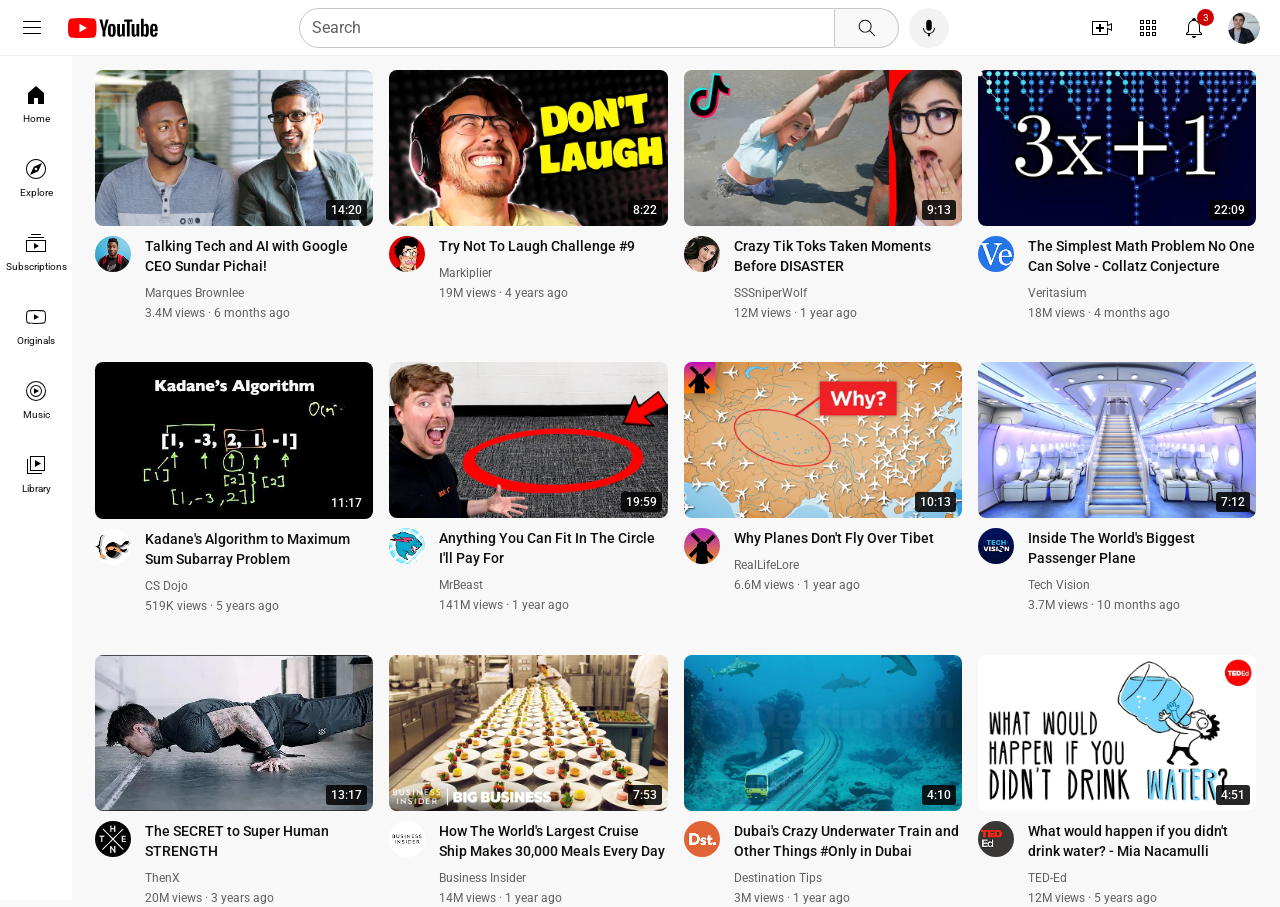
==== index.html @ 5c1e2341 "Rename Youtube.html to index.html" ====
<!DOCTYPE html>
<html lang="en">
<head>
    <meta charset="UTF-8">
    <meta name="viewport" content="width=device-width, initial-scale=1.0">

    <title>YouTube Clone</title>

    <link rel="preconnect" href="https://fonts.googleapis.com">
    <link rel="preconnect" href="https://fonts.gstatic.com" crossorigin>

    <link href="https://fonts.googleapis.com/css2?family=Roboto:wght@400;500;700&display=swap" rel="stylesheet">

    <link rel="stylesheet" href="style.css">
</head>

<body>

    <!-- Header -->

    <header class="header">

        <div class="left-section">
            <img src="utubeIcons/hamburger-menu.svg" class="hamburger-menu" alt="Menu">
            <img src="utubeIcons/youtube-logo.svg" class="youtube-logo" alt="YouTube">
        </div>

        <div class="middle-section">

            <input
                type="text"
                class="search-bar"
                placeholder="Search"
            >

            <button class="search-button">
                <img src="utubeIcons/search.svg" alt="Search">
                <span class="tooltip">Search</span>
            </button>

            <button class="voice-search-button">
                <img src="utubeIcons/voice-search-icon.svg" alt="Voice Search">
                <span class="tooltip">Search with your voice</span>
            </button>

        </div>

        <div class="right-section">

            <div class="header-icon">
                <img src="utubeIcons/upload-logo.svg" alt="Create">
                <span class="tooltip">Create</span>
            </div>

            <div class="header-icon">
                <img src="utubeIcons/youtube-apps.svg" alt="YouTube Apps">
                <span class="tooltip">YouTube apps</span>
            </div>

            <div class="header-icon notification-wrapper">

                <img src="utubeIcons/notifications.svg" alt="Notifications">

                <span class="notification-count">3</span>

                <span class="tooltip">Notifications</span>

            </div>

            <img
                src="utubeIcons/my-channel.jpeg"
                class="my-channel-picture"
                alt="My Channel"
            >

        </div>

    </header>


    <!-- Sidebar -->

    <aside class="sidebar">

        <div class="sidebar-link">
            <img src="sidebar-icons/home.svg" alt="Home">
            <span>Home</span>
        </div>

        <div class="sidebar-link">
            <img src="sidebar-icons/explore.svg" alt="Explore">
            <span>Explore</span>
        </div>

        <div class="sidebar-link">
            <img src="sidebar-icons/subscriptions.svg" alt="Subscriptions">
            <span>Subscriptions</span>
        </div>

        <div class="sidebar-link">
            <img src="sidebar-icons/originals.svg" alt="Originals">
            <span>Originals</span>
        </div>

        <div class="sidebar-link">
            <img src="sidebar-icons/youtube-music.svg" alt="YouTube Music">
            <span>Music</span>
        </div>

        <div class="sidebar-link">
            <img src="sidebar-icons/library.svg" alt="Library">
            <span>Library</span>
        </div>

    </aside>


    <!-- Videos -->

    <main class="video-grid">


        <!-- Video 1 -->

        <article class="video-card">

            <div class="thumbnail-row">

                <a href="https://www.youtube.com/watch?v=n2RNcPRtAiY" target="_blank">
                    <img
                        src="sidebar-icons/thumbnail-1.webp"
                        class="thumbnail"
                        alt="Talking Tech and AI"
                    >
                </a>

                <span class="video-time">14:20</span>

            </div>

            <div class="video-info">

                <div class="channel-picture">
                    <a href="https://www.youtube.com/c/mkbhd" target="_blank">
                        <img
                            src="channel1.jpeg"
                            class="profile-picture"
                            alt="Marques Brownlee"
                        >
                    </a>
                </div>

                <div>

                    <a
                        href="https://www.youtube.com/watch?v=n2RNcPRtAiY"
                        target="_blank"
                        class="video-title"
                    >
                        Talking Tech and AI with Google CEO Sundar Pichai!
                    </a>

                    <p class="video-author">Marques Brownlee</p>

                    <p class="video-stats">
                        3.4M views · 6 months ago
                    </p>

                </div>

            </div>

        </article>


        <!-- Video 2 -->

        <article class="video-card">

            <div class="thumbnail-row">

                <a href="https://www.youtube.com/watch?v=mP0RAo9SKZk" target="_blank">
                    <img
                        src="sidebar-icons/thumbnail-2.webp"
                        class="thumbnail"
                        alt="Try Not To Laugh"
                    >
                </a>

                <span class="video-time">8:22</span>

            </div>

            <div class="video-info">

                <div class="channel-picture">
                    <a href="https://www.youtube.com/c/markiplier" target="_blank">
                        <img
                            src="channel-2.jpeg"
                            class="profile-picture"
                            alt="Markiplier"
                        >
                    </a>
                </div>

                <div>

                    <a
                        href="https://www.youtube.com/watch?v=mP0RAo9SKZk"
                        target="_blank"
                        class="video-title"
                    >
                        Try Not To Laugh Challenge #9
                    </a>

                    <p class="video-author">Markiplier</p>

                    <p class="video-stats">
                        19M views · 4 years ago
                    </p>

                </div>

            </div>

        </article>


        <!-- Video 3 -->

        <article class="video-card">

            <div class="thumbnail-row">

                <a href="https://www.youtube.com/watch?v=FgjPQQeTh1w" target="_blank">
                    <img
                        src="thumbnail-3.webp"
                        class="thumbnail"
                        alt="Crazy Tik Toks"
                    >
                </a>

                <span class="video-time">9:13</span>

            </div>

            <div class="video-info">

                <div class="channel-picture">
                    <a href="https://www.youtube.com/user/SSSniperWolf" target="_blank">
                        <img
                            src="channel3.jpeg"
                            class="profile-picture"
                            alt="SSSniperWolf"
                        >
                    </a>
                </div>

                <div>

                    <a
                        href="https://www.youtube.com/watch?v=FgjPQQeTh1w"
                        target="_blank"
                        class="video-title"
                    >
                        Crazy Tik Toks Taken Moments Before DISASTER
                    </a>

                    <p class="video-author">SSSniperWolf</p>

                    <p class="video-stats">
                        12M views · 1 year ago
                    </p>

                </div>

            </div>

        </article>


        <!-- Video 4 -->

        <article class="video-card">

            <div class="thumbnail-row">

                <a href="https://www.youtube.com/watch?v=094y1Z2wpJg" target="_blank">
                    <img
                        src="thumbnail4.webp"
                        class="thumbnail"
                        alt="Collatz Conjecture"
                    >
                </a>

                <span class="video-time">22:09</span>

            </div>

            <div class="video-info">

                <div class="channel-picture">
                    <a href="https://www.youtube.com/c/veritasium" target="_blank">
                        <img
                            src="channel4.jpeg"
                            class="profile-picture"
                            alt="Veritasium"
                        >
                    </a>
                </div>

                <div>

                    <a
                        href="https://www.youtube.com/watch?v=094y1Z2wpJg"
                        target="_blank"
                        class="video-title"
                    >
                        The Simplest Math Problem No One Can Solve - Collatz Conjecture
                    </a>

                    <p class="video-author">Veritasium</p>

                    <p class="video-stats">
                        18M views · 4 months ago
                    </p>

                </div>

            </div>

        </article>


        <!-- Video 5 -->

        <article class="video-card">

            <div class="thumbnail-row">

                <a href="https://www.youtube.com/watch?v=86CQq3pKSUw" target="_blank">
                    <img
                        src="thumbnail5.webp"
                        class="thumbnail"
                        alt="Kadane Algorithm"
                    >
                </a>

                <span class="video-time">11:17</span>

            </div>

            <div class="video-info">

                <div class="channel-picture">
                    <a href="https://www.youtube.com/c/CSDojo" target="_blank">
                        <img
                            src="channel5.jpeg"
                            class="profile-picture"
                            alt="CS Dojo"
                        >
                    </a>
                </div>

                <div>

                    <a
                        href="https://www.youtube.com/watch?v=86CQq3pKSUw"
                        target="_blank"
                        class="video-title"
                    >
                        Kadane's Algorithm to Maximum Sum Subarray Problem
                    </a>

                    <p class="video-author">CS Dojo</p>

                    <p class="video-stats">
                        519K views · 5 years ago
                    </p>

                </div>

            </div>

        </article>


        <!-- Video 6 -->

        <article class="video-card">

            <div class="thumbnail-row">

                <a href="https://www.youtube.com/watch?v=yXWw0_UfSFg" target="_blank">
                    <img
                        src="thumnail6.webp"
                        class="thumbnail"
                        alt="MrBeast video"
                    >
                </a>

                <span class="video-time">19:59</span>

            </div>

            <div class="video-info">

                <div class="channel-picture">
                    <a
                        href="https://www.youtube.com/channel/UCX6OQ3DkcsbYNE6H8uQQuVA"
                        target="_blank"
                    >
                        <img
                            src="channel6.jpeg"
                            class="profile-picture"
                            alt="MrBeast"
                        >
                    </a>
                </div>

                <div>

                    <a
                        href="https://www.youtube.com/watch?v=yXWw0_UfSFg"
                        target="_blank"
                        class="video-title"
                    >
                        Anything You Can Fit In The Circle I'll Pay For
                    </a>

                    <p class="video-author">MrBeast</p>

                    <p class="video-stats">
                        141M views · 1 year ago
                    </p>

                </div>

            </div>

        </article>


        <!-- Video 7 -->

        <article class="video-card">

            <div class="thumbnail-row">

                <a href="https://www.youtube.com/watch?v=fNVa1qMbF9Y" target="_blank">
                    <img
                        src="sidebar-icons/thumbnail-7.webp"
                        class="thumbnail"
                        alt="Planes over Tibet"
                    >
                </a>

                <span class="video-time">10:13</span>

            </div>

            <div class="video-info">

                <div class="channel-picture">
                    <a
                        href="https://www.youtube.com/channel/UCP5tjEmvPItGyLhmjdwP7Ww"
                        target="_blank"
                    >
                        <img
                            src="sidebar-icons/channel-7.jpeg"
                            class="profile-picture"
                            alt="RealLifeLore"
                        >
                    </a>
                </div>

                <div>

                    <a
                        href="https://www.youtube.com/watch?v=fNVa1qMbF9Y"
                        target="_blank"
                        class="video-title"
                    >
                        Why Planes Don't Fly Over Tibet
                    </a>

                    <p class="video-author">RealLifeLore</p>

                    <p class="video-stats">
                        6.6M views · 1 year ago
                    </p>

                </div>

            </div>

        </article>


        <!-- Video 8 -->

        <article class="video-card">

            <div class="thumbnail-row">

                <a href="https://www.youtube.com/watch?v=lFm4EM1juls" target="_blank">
                    <img
                        src="sidebar-icons/thumbnail-8.webp"
                        class="thumbnail"
                        alt="Passenger Plane"
                    >
                </a>

                <span class="video-time">7:12</span>

            </div>

            <div class="video-info">

                <div class="channel-picture">
                    <a
                        href="https://www.youtube.com/channel/UCHAK6CyegY22Zj2GWrcaIxg"
                        target="_blank"
                    >
                        <img
                            src="sidebar-icons/channel-8.jpeg"
                            class="profile-picture"
                            alt="Tech Vision"
                        >
                    </a>
                </div>

                <div>

                    <a
                        href="https://www.youtube.com/watch?v=lFm4EM1juls"
                        target="_blank"
                        class="video-title"
                    >
                        Inside The World's Biggest Passenger Plane
                    </a>

                    <p class="video-author">Tech Vision</p>

                    <p class="video-stats">
                        3.7M views · 10 months ago
                    </p>

                </div>

            </div>

        </article>


        <!-- Video 9 -->

        <article class="video-card">

            <div class="thumbnail-row">

                <a href="https://www.youtube.com/watch?v=ixmxOlcrlUc" target="_blank">
                    <img
                        src="sidebar-icons/thumbnail-9.webp"
                        class="thumbnail"
                        alt="Super Human Strength"
                    >
                </a>

                <span class="video-time">13:17</span>

            </div>

            <div class="video-info">

                <div class="channel-picture">
                    <a
                        href="https://www.youtube.com/c/OFFICIALTHENXSTUDIOS"
                        target="_blank"
                    >
                        <img
                            src="sidebar-icons/channel-9.jpeg"
                            class="profile-picture"
                            alt="ThenX"
                        >
                    </a>
                </div>

                <div>

                    <a
                        href="https://www.youtube.com/watch?v=ixmxOlcrlUc"
                        target="_blank"
                        class="video-title"
                    >
                        The SECRET to Super Human STRENGTH
                    </a>

                    <p class="video-author">ThenX</p>

                    <p class="video-stats">
                        20M views · 3 years ago
                    </p>

                </div>

            </div>

        </article>


        <!-- Video 10 -->

        <article class="video-card">

            <div class="thumbnail-row">

                <a href="https://www.youtube.com/watch?v=R2vXbFp5C9o" target="_blank">
                    <img
                        src="sidebar-icons/thumbnail-10.webp"
                        class="thumbnail"
                        alt="Cruise Ship"
                    >
                </a>

                <span class="video-time">7:53</span>

            </div>

            <div class="video-info">

                <div class="channel-picture">
                    <a
                        href="https://www.youtube.com/user/businessinsider"
                        target="_blank"
                    >
                        <img
                            src="sidebar-icons/channel-10.jpeg"
                            class="profile-picture"
                            alt="Business Insider"
                        >
                    </a>
                </div>

                <div>

                    <a
                        href="https://www.youtube.com/watch?v=R2vXbFp5C9o"
                        target="_blank"
                        class="video-title"
                    >
                        How The World's Largest Cruise Ship Makes 30,000 Meals Every Day
                    </a>

                    <p class="video-author">Business Insider</p>

                    <p class="video-stats">
                        14M views · 1 year ago
                    </p>

                </div>

            </div>

        </article>


        <!-- Video 11 -->

        <article class="video-card">

            <div class="thumbnail-row">

                <a href="https://www.youtube.com/watch?v=0nZuYyXET3s" target="_blank">
                    <img
                        src="sidebar-icons/thumbnail-11.webp"
                        class="thumbnail"
                        alt="Dubai"
                    >
                </a>

                <span class="video-time">4:10</span>

            </div>

            <div class="video-info">

                <div class="channel-picture">
                    <a
                        href="https://www.youtube.com/c/Destinationtips"
                        target="_blank"
                    >
                        <img
                            src="sidebar-icons/channel-11.jpeg"
                            class="profile-picture"
                            alt="Destination Tips"
                        >
                    </a>
                </div>

                <div>

                    <a
                        href="https://www.youtube.com/watch?v=0nZuYyXET3s"
                        target="_blank"
                        class="video-title"
                    >
                        Dubai's Crazy Underwater Train and Other Things #Only in Dubai
                    </a>

                    <p class="video-author">Destination Tips</p>

                    <p class="video-stats">
                        3M views · 1 year ago
                    </p>

                </div>

            </div>

        </article>


        <!-- Video 12 -->

        <article class="video-card">

            <div class="thumbnail-row">

                <a href="https://www.youtube.com/watch?v=9iMGFqMmUFs" target="_blank">
                    <img
                        src="sidebar-icons/thumbnail-12.webp"
                        class="thumbnail"
                        alt="What happens without water"
                    >
                </a>

                <span class="video-time">4:51</span>

            </div>

            <div class="video-info">

                <div class="channel-picture">
                    <a href="https://www.youtube.com/teded" target="_blank">
                        <img
                            src="sidebar-icons/channel-12.jpeg"
                            class="profile-picture"
                            alt="TED-Ed"
                        >
                    </a>
                </div>

                <div>

                    <a
                        href="https://www.youtube.com/watch?v=9iMGFqMmUFs"
                        target="_blank"
                        class="video-title"
                    >
                        What would happen if you didn't drink water? - Mia Nacamulli
                    </a>

                    <p class="video-author">TED-Ed</p>

                    <p class="video-stats">
                        12M views · 5 years ago
                    </p>

                </div>

            </div>

        </article>

    </main>

</body>
</html>
---- style.css ----
* {
    box-sizing: border-box;
}

body {
    margin: 0;
    padding-top: 70px;
    padding-left: 95px;
    padding-right: 24px;
    background-color: #f8f8f8;
    font-family: 'Roboto', sans-serif;
    color: #0f0f0f;
}


/* Header */

.header {
    height: 56px;
    position: fixed;
    top: 0;
    left: 0;
    right: 0;

    display: flex;
    align-items: center;
    justify-content: space-between;

    padding: 0 20px;
    background-color: white;
    border-bottom: 1px solid #eeeeee;

    z-index: 100;
}

.left-section {
    display: flex;
    align-items: center;
    flex-shrink: 0;
}

.hamburger-menu {
    width: 24px;
    margin-right: 24px;
    cursor: pointer;
}

.youtube-logo {
    width: 90px;
    cursor: pointer;
}


/* Search */

.middle-section {
    flex: 1;
    max-width: 650px;

    display: flex;
    align-items: center;

    margin-left: 50px;
    margin-right: 50px;
}

.search-bar {
    flex: 1;
    height: 40px;

    padding: 0 12px;

    font-size: 16px;

    border: 1px solid #c6c6c6;
    border-radius: 20px 0 0 20px;

    outline: none;
    background-color: white;
}

.search-bar:focus {
    border-color: #1c62b9;
}

.search-bar::placeholder {
    font-family: 'Roboto', sans-serif;
    color: #606060;
}

.search-button {
    width: 64px;
    height: 40px;

    display: flex;
    align-items: center;
    justify-content: center;

    position: relative;

    border: 1px solid #c6c6c6;
    border-left: none;
    border-radius: 0 20px 20px 0;

    background-color: #f8f8f8;
    cursor: pointer;
}

.search-button img {
    width: 22px;
}

.voice-search-button {
    width: 40px;
    height: 40px;

    display: flex;
    align-items: center;
    justify-content: center;

    position: relative;

    margin-left: 10px;

    border: none;
    border-radius: 50%;

    background-color: #f2f2f2;
    cursor: pointer;
}

.voice-search-button:hover {
    background-color: #e5e5e5;
}

.voice-search-button img {
    width: 22px;
}


/* Header Right Section */

.right-section {
    display: flex;
    align-items: center;
    gap: 22px;

    flex-shrink: 0;
}

.header-icon {
    position: relative;
    display: flex;
    align-items: center;
    justify-content: center;

    cursor: pointer;
}

.header-icon > img {
    width: 24px;
    height: 24px;
}

.my-channel-picture {
    width: 32px;
    height: 32px;

    border-radius: 50%;
    cursor: pointer;
}

.notification-wrapper {
    position: relative;
}

.notification-count {
    position: absolute;

    top: -7px;
    right: -8px;

    min-width: 17px;
    height: 17px;

    display: flex;
    align-items: center;
    justify-content: center;

    padding: 0 4px;

    background-color: #cc0000;
    color: white;

    font-size: 10px;

    border-radius: 10px;
}


/* Tooltips */

.tooltip {
    position: absolute;

    bottom: -35px;
    left: 50%;

    transform: translateX(-50%);

    padding: 6px 8px;

    background-color: #616161;
    color: white;

    font-size: 12px;
    white-space: nowrap;

    border-radius: 3px;

    opacity: 0;
    pointer-events: none;

    transition: opacity 0.15s;
}

.header-icon:hover .tooltip,
.search-button:hover .tooltip,
.voice-search-button:hover .tooltip {
    opacity: 1;
}


/* Sidebar */

.sidebar {
    position: fixed;

    top: 56px;
    left: 0;
    bottom: 0;

    width: 72px;

    padding-top: 10px;

    background-color: white;

    z-index: 90;
}

.sidebar-link {
    height: 74px;

    display: flex;
    flex-direction: column;
    align-items: center;
    justify-content: center;

    cursor: pointer;
}

.sidebar-link:hover {
    background-color: #eeeeee;
}

.sidebar-link img {
    width: 24px;
    height: 24px;

    margin-bottom: 6px;
}

.sidebar-link span {
    font-size: 10px;
}


/* Video Grid */

.video-grid {
    display: grid;

    grid-template-columns: repeat(4, 1fr);

    column-gap: 16px;
    row-gap: 40px;
}


/* Video Card */

.video-card {
    min-width: 0;
}

.thumbnail-row {
    position: relative;
    margin-bottom: 10px;
}

.thumbnail {
    width: 100%;
    display: block;

    border-radius: 8px;
}

.thumbnail:hover {
    border-radius: 0;
}

.video-time {
    position: absolute;

    right: 6px;
    bottom: 6px;

    padding: 3px 5px;

    background-color: rgba(0, 0, 0, 0.85);
    color: white;

    font-size: 12px;
    font-weight: 500;

    border-radius: 3px;
}


/* Video Information */

.video-info {
    display: grid;

    grid-template-columns: 40px 1fr;

    column-gap: 10px;
}

.channel-picture {
    width: 40px;
}

.profile-picture {
    width: 36px;
    height: 36px;

    object-fit: cover;

    border-radius: 50%;
}

.video-title {
    display: block;

    margin-bottom: 8px;

    color: #0f0f0f;

    font-size: 14px;
    font-weight: 500;
    line-height: 20px;

    text-decoration: none;
}

.video-title:hover {
    color: #444;
}

.video-author,
.video-stats {
    margin: 0;

    color: #606060;

    font-size: 12px;
    line-height: 18px;
}

.video-author {
    margin-bottom: 2px;
}


/* Tablet */

@media (max-width: 1100px) {

    body {
        padding-left: 90px;
    }

    .video-grid {
        grid-template-columns: repeat(3, 1fr);
    }

    .middle-section {
        margin-left: 30px;
        margin-right: 30px;
    }

    .right-section {
        gap: 16px;
    }
}


/* Small Tablet */

@media (max-width: 800px) {

    body {
        padding-left: 85px;
        padding-right: 15px;
    }

    .video-grid {
        grid-template-columns: repeat(2, 1fr);
    }

    .middle-section {
        margin-left: 20px;
        margin-right: 20px;
    }

    .right-section {
        gap: 12px;
    }

    .header-icon {
        display: none;
    }
}


/* Mobile */

@media (max-width: 600px) {

    body {
        padding-left: 10px;
        padding-right: 10px;
    }

    .header {
        padding: 0 12px;
    }

    .hamburger-menu {
        margin-right: 15px;
    }

    .youtube-logo {
        width: 80px;
    }

    .middle-section {
        margin-left: 15px;
        margin-right: 10px;
    }

    .voice-search-button {
        display: none;
    }

    .right-section {
        gap: 10px;
    }

    .video-grid {
        grid-template-columns: 1fr;
        row-gap: 30px;
    }

    .sidebar {
        display: none;
    }

    .video-title {
        font-size: 15px;
    }
}


/* Very Small Screens */

@media (max-width: 400px) {

    .search-button {
        width: 50px;
    }

    .my-channel-picture {
        display: none;
    }

    .youtube-logo {
        width: 75px;
    }

    .middle-section {
        margin-left: 10px;
    }
}
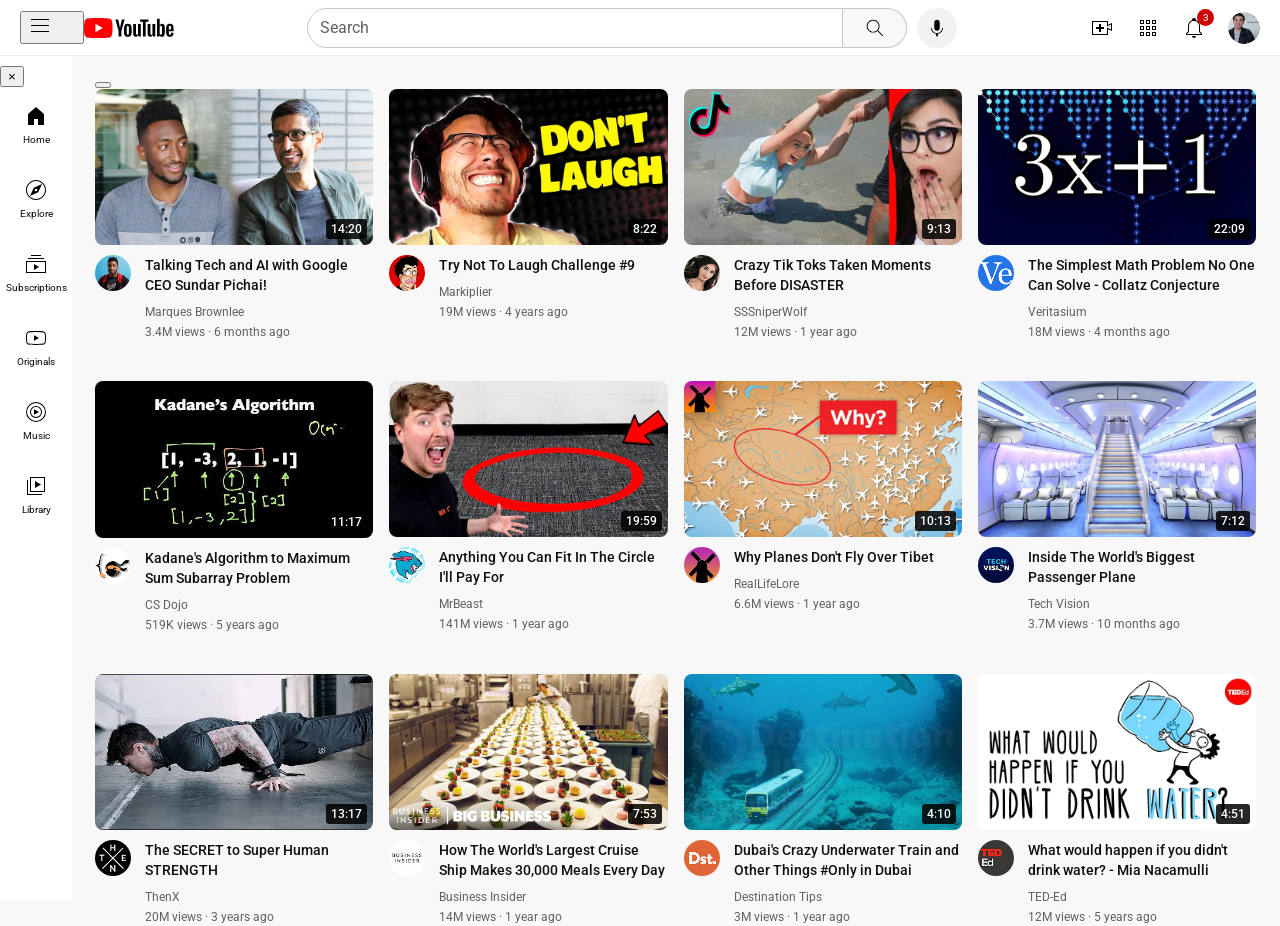
==== commit 35ed72e8: "responsive html file" ====
--- a/index.html
+++ b/index.html
@@ -1,779 +1,1627 @@
 <!DOCTYPE html>
+
 <html lang="en">
+
 <head>
+
     <meta charset="UTF-8">
+
     <meta name="viewport" content="width=device-width, initial-scale=1.0">
 
+
+
     <title>YouTube Clone</title>
 
+
+
     <link rel="preconnect" href="https://fonts.googleapis.com">
+
     <link rel="preconnect" href="https://fonts.gstatic.com" crossorigin>
 
+
+
     <link href="https://fonts.googleapis.com/css2?family=Roboto:wght@400;500;700&display=swap" rel="stylesheet">
 
+
+
     <link rel="stylesheet" href="style.css">
+
 </head>
 
+
+
 <body>
 
+
+
     <!-- Header -->
 
+
+
     <header class="header">
 
+
+
         <div class="left-section">
-            <img src="utubeIcons/hamburger-menu.svg" class="hamburger-menu" alt="Menu">
+
+            <button class="menu-button" type="button" aria-label="Open navigation" aria-expanded="false">
+
+                <img src="utubeIcons/hamburger-menu.svg" class="hamburger-menu" alt="">
+
+            </button>
+
             <img src="utubeIcons/youtube-logo.svg" class="youtube-logo" alt="YouTube">
+
         </div>
 
+
+
         <div class="middle-section">
 
+
+
             <input
+
                 type="text"
+
                 class="search-bar"
+
                 placeholder="Search"
+
             >
 
+
+
             <button class="search-button">
+
                 <img src="utubeIcons/search.svg" alt="Search">
+
                 <span class="tooltip">Search</span>
+
             </button>
 
+
+
             <button class="voice-search-button">
+
                 <img src="utubeIcons/voice-search-icon.svg" alt="Voice Search">
+
                 <span class="tooltip">Search with your voice</span>
+
             </button>
 
+
+
         </div>
 
+
+
         <div class="right-section">
 
+
+
             <div class="header-icon">
+
                 <img src="utubeIcons/upload-logo.svg" alt="Create">
+
                 <span class="tooltip">Create</span>
-            </div>
+
+            </div>
+
+
 
             <div class="header-icon">
+
                 <img src="utubeIcons/youtube-apps.svg" alt="YouTube Apps">
+
                 <span class="tooltip">YouTube apps</span>
-            </div>
+
+            </div>
+
+
 
             <div class="header-icon notification-wrapper">
 
+
+
                 <img src="utubeIcons/notifications.svg" alt="Notifications">
 
+
+
                 <span class="notification-count">3</span>
 
+
+
                 <span class="tooltip">Notifications</span>
 
-            </div>
+
+
+            </div>
+
+
 
             <img
+
                 src="utubeIcons/my-channel.jpeg"
+
                 class="my-channel-picture"
+
                 alt="My Channel"
+
             >
 
+
+
         </div>
 
+
+
     </header>
 
 
+
+
+
     <!-- Sidebar -->
 
-    <aside class="sidebar">
+
+
+    <aside class="sidebar" aria-label="Main navigation">
+
+
+
+        <button class="sidebar-close" type="button" aria-label="Close navigation">
+
+            <span aria-hidden="true">&times;</span>
+
+        </button>
+
+
 
         <div class="sidebar-link">
+
             <img src="sidebar-icons/home.svg" alt="Home">
+
             <span>Home</span>
+
         </div>
 
+
+
         <div class="sidebar-link">
+
             <img src="sidebar-icons/explore.svg" alt="Explore">
+
             <span>Explore</span>
+
         </div>
 
+
+
         <div class="sidebar-link">
+
             <img src="sidebar-icons/subscriptions.svg" alt="Subscriptions">
+
             <span>Subscriptions</span>
+
         </div>
 
+
+
         <div class="sidebar-link">
+
             <img src="sidebar-icons/originals.svg" alt="Originals">
+
             <span>Originals</span>
+
         </div>
 
+
+
         <div class="sidebar-link">
+
             <img src="sidebar-icons/youtube-music.svg" alt="YouTube Music">
+
             <span>Music</span>
+
         </div>
 
+
+
         <div class="sidebar-link">
+
             <img src="sidebar-icons/library.svg" alt="Library">
+
             <span>Library</span>
+
         </div>
 
+
+
     </aside>
 
 
+
+    <button class="sidebar-backdrop" type="button" aria-label="Close navigation"></button>
+
+
+
+
+
     <!-- Videos -->
 
+
+
     <main class="video-grid">
 
 
+
+
+
         <!-- Video 1 -->
 
+
+
         <article class="video-card">
 
+
+
             <div class="thumbnail-row">
 
+
+
                 <a href="https://www.youtube.com/watch?v=n2RNcPRtAiY" target="_blank">
+
                     <img
+
                         src="sidebar-icons/thumbnail-1.webp"
+
                         class="thumbnail"
+
                         alt="Talking Tech and AI"
-                    >
+
+                    >
+
                 </a>
 
+
+
                 <span class="video-time">14:20</span>
 
-            </div>
+
+
+            </div>
+
+
 
             <div class="video-info">
 
+
+
                 <div class="channel-picture">
+
                     <a href="https://www.youtube.com/c/mkbhd" target="_blank">
+
                         <img
+
                             src="channel1.jpeg"
+
                             class="profile-picture"
+
                             alt="Marques Brownlee"
+
                         >
-                    </a>
-                </div>
+
+                    </a>
+
+                </div>
+
+
 
                 <div>
 
-                    <a
+
+
+                    <a
+
                         href="https://www.youtube.com/watch?v=n2RNcPRtAiY"
-                        target="_blank"
+
+                        target="_blank"
+
                         class="video-title"
-                    >
+
+                    >
+
                         Talking Tech and AI with Google CEO Sundar Pichai!
-                    </a>
+
+                    </a>
+
+
 
                     <p class="video-author">Marques Brownlee</p>
 
+
+
                     <p class="video-stats">
+
                         3.4M views · 6 months ago
+
                     </p>
 
-                </div>
-
-            </div>
+
+
+                </div>
+
+
+
+            </div>
+
+
 
         </article>
 
 
+
+
+
         <!-- Video 2 -->
 
+
+
         <article class="video-card">
 
+
+
             <div class="thumbnail-row">
 
+
+
                 <a href="https://www.youtube.com/watch?v=mP0RAo9SKZk" target="_blank">
+
                     <img
+
                         src="sidebar-icons/thumbnail-2.webp"
+
                         class="thumbnail"
+
                         alt="Try Not To Laugh"
-                    >
+
+                    >
+
                 </a>
 
+
+
                 <span class="video-time">8:22</span>
 
-            </div>
+
+
+            </div>
+
+
 
             <div class="video-info">
 
+
+
                 <div class="channel-picture">
+
                     <a href="https://www.youtube.com/c/markiplier" target="_blank">
+
                         <img
+
                             src="channel-2.jpeg"
+
                             class="profile-picture"
+
                             alt="Markiplier"
+
                         >
-                    </a>
-                </div>
+
+                    </a>
+
+                </div>
+
+
 
                 <div>
 
-                    <a
+
+
+                    <a
+
                         href="https://www.youtube.com/watch?v=mP0RAo9SKZk"
-                        target="_blank"
+
+                        target="_blank"
+
                         class="video-title"
-                    >
+
+                    >
+
                         Try Not To Laugh Challenge #9
-                    </a>
+
+                    </a>
+
+
 
                     <p class="video-author">Markiplier</p>
 
+
+
                     <p class="video-stats">
+
                         19M views · 4 years ago
+
                     </p>
 
-                </div>
-
-            </div>
+
+
+                </div>
+
+
+
+            </div>
+
+
 
         </article>
 
 
+
+
+
         <!-- Video 3 -->
 
+
+
         <article class="video-card">
 
+
+
             <div class="thumbnail-row">
 
+
+
                 <a href="https://www.youtube.com/watch?v=FgjPQQeTh1w" target="_blank">
+
                     <img
+
                         src="thumbnail-3.webp"
+
                         class="thumbnail"
+
                         alt="Crazy Tik Toks"
-                    >
+
+                    >
+
                 </a>
 
+
+
                 <span class="video-time">9:13</span>
 
-            </div>
+
+
+            </div>
+
+
 
             <div class="video-info">
 
+
+
                 <div class="channel-picture">
+
                     <a href="https://www.youtube.com/user/SSSniperWolf" target="_blank">
+
                         <img
+
                             src="channel3.jpeg"
+
                             class="profile-picture"
+
                             alt="SSSniperWolf"
+
                         >
-                    </a>
-                </div>
+
+                    </a>
+
+                </div>
+
+
 
                 <div>
 
-                    <a
+
+
+                    <a
+
                         href="https://www.youtube.com/watch?v=FgjPQQeTh1w"
-                        target="_blank"
+
+                        target="_blank"
+
                         class="video-title"
-                    >
+
+                    >
+
                         Crazy Tik Toks Taken Moments Before DISASTER
-                    </a>
+
+                    </a>
+
+
 
                     <p class="video-author">SSSniperWolf</p>
 
+
+
                     <p class="video-stats">
+
                         12M views · 1 year ago
+
                     </p>
 
-                </div>
-
-            </div>
+
+
+                </div>
+
+
+
+            </div>
+
+
 
         </article>
 
 
+
+
+
         <!-- Video 4 -->
 
+
+
         <article class="video-card">
 
+
+
             <div class="thumbnail-row">
 
+
+
                 <a href="https://www.youtube.com/watch?v=094y1Z2wpJg" target="_blank">
+
                     <img
+
                         src="thumbnail4.webp"
+
                         class="thumbnail"
+
                         alt="Collatz Conjecture"
-                    >
+
+                    >
+
                 </a>
 
+
+
                 <span class="video-time">22:09</span>
 
-            </div>
+
+
+            </div>
+
+
 
             <div class="video-info">
 
+
+
                 <div class="channel-picture">
+
                     <a href="https://www.youtube.com/c/veritasium" target="_blank">
+
                         <img
+
                             src="channel4.jpeg"
+
                             class="profile-picture"
+
                             alt="Veritasium"
+
                         >
-                    </a>
-                </div>
+
+                    </a>
+
+                </div>
+
+
 
                 <div>
 
-                    <a
+
+
+                    <a
+
                         href="https://www.youtube.com/watch?v=094y1Z2wpJg"
-                        target="_blank"
+
+                        target="_blank"
+
                         class="video-title"
-                    >
+
+                    >
+
                         The Simplest Math Problem No One Can Solve - Collatz Conjecture
-                    </a>
+
+                    </a>
+
+
 
                     <p class="video-author">Veritasium</p>
 
+
+
                     <p class="video-stats">
+
                         18M views · 4 months ago
+
                     </p>
 
-                </div>
-
-            </div>
+
+
+                </div>
+
+
+
+            </div>
+
+
 
         </article>
 
 
+
+
+
         <!-- Video 5 -->
 
+
+
         <article class="video-card">
 
+
+
             <div class="thumbnail-row">
 
+
+
                 <a href="https://www.youtube.com/watch?v=86CQq3pKSUw" target="_blank">
+
                     <img
+
                         src="thumbnail5.webp"
+
                         class="thumbnail"
+
                         alt="Kadane Algorithm"
-                    >
+
+                    >
+
                 </a>
 
+
+
                 <span class="video-time">11:17</span>
 
-            </div>
+
+
+            </div>
+
+
 
             <div class="video-info">
 
+
+
                 <div class="channel-picture">
+
                     <a href="https://www.youtube.com/c/CSDojo" target="_blank">
+
                         <img
+
                             src="channel5.jpeg"
+
                             class="profile-picture"
+
                             alt="CS Dojo"
+
                         >
-                    </a>
-                </div>
+
+                    </a>
+
+                </div>
+
+
 
                 <div>
 
-                    <a
+
+
+                    <a
+
                         href="https://www.youtube.com/watch?v=86CQq3pKSUw"
-                        target="_blank"
+
+                        target="_blank"
+
                         class="video-title"
-                    >
+
+                    >
+
                         Kadane's Algorithm to Maximum Sum Subarray Problem
-                    </a>
+
+                    </a>
+
+
 
                     <p class="video-author">CS Dojo</p>
 
+
+
                     <p class="video-stats">
+
                         519K views · 5 years ago
+
                     </p>
 
-                </div>
-
-            </div>
+
+
+                </div>
+
+
+
+            </div>
+
+
 
         </article>
 
 
+
+
+
         <!-- Video 6 -->
 
+
+
         <article class="video-card">
 
+
+
             <div class="thumbnail-row">
 
+
+
                 <a href="https://www.youtube.com/watch?v=yXWw0_UfSFg" target="_blank">
+
                     <img
+
                         src="thumnail6.webp"
+
                         class="thumbnail"
+
                         alt="MrBeast video"
-                    >
+
+                    >
+
                 </a>
 
+
+
                 <span class="video-time">19:59</span>
 
-            </div>
+
+
+            </div>
+
+
 
             <div class="video-info">
 
+
+
                 <div class="channel-picture">
-                    <a
+
+                    <a
+
                         href="https://www.youtube.com/channel/UCX6OQ3DkcsbYNE6H8uQQuVA"
-                        target="_blank"
-                    >
+
+                        target="_blank"
+
+                    >
+
                         <img
+
                             src="channel6.jpeg"
+
                             class="profile-picture"
+
                             alt="MrBeast"
+
                         >
-                    </a>
-                </div>
+
+                    </a>
+
+                </div>
+
+
 
                 <div>
 
-                    <a
+
+
+                    <a
+
                         href="https://www.youtube.com/watch?v=yXWw0_UfSFg"
-                        target="_blank"
+
+                        target="_blank"
+
                         class="video-title"
-                    >
+
+                    >
+
                         Anything You Can Fit In The Circle I'll Pay For
-                    </a>
+
+                    </a>
+
+
 
                     <p class="video-author">MrBeast</p>
 
+
+
                     <p class="video-stats">
+
                         141M views · 1 year ago
+
                     </p>
 
-                </div>
-
-            </div>
+
+
+                </div>
+
+
+
+            </div>
+
+
 
         </article>
 
 
+
+
+
         <!-- Video 7 -->
 
+
+
         <article class="video-card">
 
+
+
             <div class="thumbnail-row">
 
+
+
                 <a href="https://www.youtube.com/watch?v=fNVa1qMbF9Y" target="_blank">
+
                     <img
+
                         src="sidebar-icons/thumbnail-7.webp"
+
                         class="thumbnail"
+
                         alt="Planes over Tibet"
-                    >
+
+                    >
+
                 </a>
 
+
+
                 <span class="video-time">10:13</span>
 
-            </div>
+
+
+            </div>
+
+
 
             <div class="video-info">
 
+
+
                 <div class="channel-picture">
-                    <a
+
+                    <a
+
                         href="https://www.youtube.com/channel/UCP5tjEmvPItGyLhmjdwP7Ww"
-                        target="_blank"
-                    >
+
+                        target="_blank"
+
+                    >
+
                         <img
+
                             src="sidebar-icons/channel-7.jpeg"
+
                             class="profile-picture"
+
                             alt="RealLifeLore"
+
                         >
-                    </a>
-                </div>
+
+                    </a>
+
+                </div>
+
+
 
                 <div>
 
-                    <a
+
+
+                    <a
+
                         href="https://www.youtube.com/watch?v=fNVa1qMbF9Y"
-                        target="_blank"
+
+                        target="_blank"
+
                         class="video-title"
-                    >
+
+                    >
+
                         Why Planes Don't Fly Over Tibet
-                    </a>
+
+                    </a>
+
+
 
                     <p class="video-author">RealLifeLore</p>
 
+
+
                     <p class="video-stats">
+
                         6.6M views · 1 year ago
+
                     </p>
 
-                </div>
-
-            </div>
+
+
+                </div>
+
+
+
+            </div>
+
+
 
         </article>
 
 
+
+
+
         <!-- Video 8 -->
 
+
+
         <article class="video-card">
 
+
+
             <div class="thumbnail-row">
 
+
+
                 <a href="https://www.youtube.com/watch?v=lFm4EM1juls" target="_blank">
+
                     <img
+
                         src="sidebar-icons/thumbnail-8.webp"
+
                         class="thumbnail"
+
                         alt="Passenger Plane"
-                    >
+
+                    >
+
                 </a>
 
+
+
                 <span class="video-time">7:12</span>
 
-            </div>
+
+
+            </div>
+
+
 
             <div class="video-info">
 
+
+
                 <div class="channel-picture">
-                    <a
+
+                    <a
+
                         href="https://www.youtube.com/channel/UCHAK6CyegY22Zj2GWrcaIxg"
-                        target="_blank"
-                    >
+
+                        target="_blank"
+
+                    >
+
                         <img
+
                             src="sidebar-icons/channel-8.jpeg"
+
                             class="profile-picture"
+
                             alt="Tech Vision"
+
                         >
-                    </a>
-                </div>
+
+                    </a>
+
+                </div>
+
+
 
                 <div>
 
-                    <a
+
+
+                    <a
+
                         href="https://www.youtube.com/watch?v=lFm4EM1juls"
-                        target="_blank"
+
+                        target="_blank"
+
                         class="video-title"
-                    >
+
+                    >
+
                         Inside The World's Biggest Passenger Plane
-                    </a>
+
+                    </a>
+
+
 
                     <p class="video-author">Tech Vision</p>
 
+
+
                     <p class="video-stats">
+
                         3.7M views · 10 months ago
+
                     </p>
 
-                </div>
-
-            </div>
+
+
+                </div>
+
+
+
+            </div>
+
+
 
         </article>
 
 
+
+
+
         <!-- Video 9 -->
 
+
+
         <article class="video-card">
 
+
+
             <div class="thumbnail-row">
 
+
+
                 <a href="https://www.youtube.com/watch?v=ixmxOlcrlUc" target="_blank">
+
                     <img
+
                         src="sidebar-icons/thumbnail-9.webp"
+
                         class="thumbnail"
+
                         alt="Super Human Strength"
-                    >
+
+                    >
+
                 </a>
 
+
+
                 <span class="video-time">13:17</span>
 
-            </div>
+
+
+            </div>
+
+
 
             <div class="video-info">
 
+
+
                 <div class="channel-picture">
-                    <a
+
+                    <a
+
                         href="https://www.youtube.com/c/OFFICIALTHENXSTUDIOS"
-                        target="_blank"
-                    >
+
+                        target="_blank"
+
+                    >
+
                         <img
+
                             src="sidebar-icons/channel-9.jpeg"
+
                             class="profile-picture"
+
                             alt="ThenX"
+
                         >
-                    </a>
-                </div>
+
+                    </a>
+
+                </div>
+
+
 
                 <div>
 
-                    <a
+
+
+                    <a
+
                         href="https://www.youtube.com/watch?v=ixmxOlcrlUc"
-                        target="_blank"
+
+                        target="_blank"
+
                         class="video-title"
-                    >
+
+                    >
+
                         The SECRET to Super Human STRENGTH
-                    </a>
+
+                    </a>
+
+
 
                     <p class="video-author">ThenX</p>
 
+
+
                     <p class="video-stats">
+
                         20M views · 3 years ago
+
                     </p>
 
-                </div>
-
-            </div>
+
+
+                </div>
+
+
+
+            </div>
+
+
 
         </article>
 
 
+
+
+
         <!-- Video 10 -->
 
+
+
         <article class="video-card">
 
+
+
             <div class="thumbnail-row">
 
+
+
                 <a href="https://www.youtube.com/watch?v=R2vXbFp5C9o" target="_blank">
+
                     <img
+
                         src="sidebar-icons/thumbnail-10.webp"
+
                         class="thumbnail"
+
                         alt="Cruise Ship"
-                    >
+
+                    >
+
                 </a>
 
+
+
                 <span class="video-time">7:53</span>
 
-            </div>
+
+
+            </div>
+
+
 
             <div class="video-info">
 
+
+
                 <div class="channel-picture">
-                    <a
+
+                    <a
+
                         href="https://www.youtube.com/user/businessinsider"
-                        target="_blank"
-                    >
+
+                        target="_blank"
+
+                    >
+
                         <img
+
                             src="sidebar-icons/channel-10.jpeg"
+
                             class="profile-picture"
+
                             alt="Business Insider"
+
                         >
-                    </a>
-                </div>
+
+                    </a>
+
+                </div>
+
+
 
                 <div>
 
-                    <a
+
+
+                    <a
+
                         href="https://www.youtube.com/watch?v=R2vXbFp5C9o"
-                        target="_blank"
+
+                        target="_blank"
+
                         class="video-title"
-                    >
+
+                    >
+
                         How The World's Largest Cruise Ship Makes 30,000 Meals Every Day
-                    </a>
+
+                    </a>
+
+
 
                     <p class="video-author">Business Insider</p>
 
+
+
                     <p class="video-stats">
+
                         14M views · 1 year ago
+
                     </p>
 
-                </div>
-
-            </div>
+
+
+                </div>
+
+
+
+            </div>
+
+
 
         </article>
 
 
+
+
+
         <!-- Video 11 -->
 
+
+
         <article class="video-card">
 
+
+
             <div class="thumbnail-row">
 
+
+
                 <a href="https://www.youtube.com/watch?v=0nZuYyXET3s" target="_blank">
+
                     <img
+
                         src="sidebar-icons/thumbnail-11.webp"
+
                         class="thumbnail"
+
                         alt="Dubai"
-                    >
+
+                    >
+
                 </a>
 
+
+
                 <span class="video-time">4:10</span>
 
-            </div>
+
+
+            </div>
+
+
 
             <div class="video-info">
 
+
+
                 <div class="channel-picture">
-                    <a
+
+                    <a
+
                         href="https://www.youtube.com/c/Destinationtips"
-                        target="_blank"
-                    >
+
+                        target="_blank"
+
+                    >
+
                         <img
+
                             src="sidebar-icons/channel-11.jpeg"
+
                             class="profile-picture"
+
                             alt="Destination Tips"
+
                         >
-                    </a>
-                </div>
+
+                    </a>
+
+                </div>
+
+
 
                 <div>
 
-                    <a
+
+
+                    <a
+
                         href="https://www.youtube.com/watch?v=0nZuYyXET3s"
-                        target="_blank"
+
+                        target="_blank"
+
                         class="video-title"
-                    >
+
+                    >
+
                         Dubai's Crazy Underwater Train and Other Things #Only in Dubai
-                    </a>
+
+                    </a>
+
+
 
                     <p class="video-author">Destination Tips</p>
 
+
+
                     <p class="video-stats">
+
                         3M views · 1 year ago
+
                     </p>
 
-                </div>
-
-            </div>
+
+
+                </div>
+
+
+
+            </div>
+
+
 
         </article>
 
 
+
+
+
         <!-- Video 12 -->
 
+
+
         <article class="video-card">
 
+
+
             <div class="thumbnail-row">
 
+
+
                 <a href="https://www.youtube.com/watch?v=9iMGFqMmUFs" target="_blank">
+
                     <img
+
                         src="sidebar-icons/thumbnail-12.webp"
+
                         class="thumbnail"
+
                         alt="What happens without water"
-                    >
+
+                    >
+
                 </a>
 
+
+
                 <span class="video-time">4:51</span>
 
-            </div>
+
+
+            </div>
+
+
 
             <div class="video-info">
 
+
+
                 <div class="channel-picture">
+
                     <a href="https://www.youtube.com/teded" target="_blank">
+
                         <img
+
                             src="sidebar-icons/channel-12.jpeg"
+
                             class="profile-picture"
+
                             alt="TED-Ed"
+
                         >
-                    </a>
-                </div>
+
+                    </a>
+
+                </div>
+
+
 
                 <div>
 
-                    <a
+
+
+                    <a
+
                         href="https://www.youtube.com/watch?v=9iMGFqMmUFs"
-                        target="_blank"
+
+                        target="_blank"
+
                         class="video-title"
-                    >
+
+                    >
+
                         What would happen if you didn't drink water? - Mia Nacamulli
-                    </a>
+
+                    </a>
+
+
 
                     <p class="video-author">TED-Ed</p>
 
+
+
                     <p class="video-stats">
+
                         12M views · 5 years ago
+
                     </p>
 
-                </div>
-
-            </div>
+
+
+                </div>
+
+
+
+            </div>
+
+
 
         </article>
 
+
+
     </main>
 
+
+
+    <script>
+
+        const menuButton = document.querySelector('.menu-button');
+
+        const sidebarClose = document.querySelector('.sidebar-close');
+
+        const sidebarBackdrop = document.querySelector('.sidebar-backdrop');
+
+
+
+        function setSidebarOpen(isOpen) {
+
+            document.body.classList.toggle('sidebar-open', isOpen);
+
+            menuButton.setAttribute('aria-expanded', String(isOpen));
+
+            menuButton.setAttribute('aria-label', isOpen ? 'Close navigation' : 'Open navigation');
+
+        }
+
+
+
+        menuButton.addEventListener('click', () => {
+
+            setSidebarOpen(!document.body.classList.contains('sidebar-open'));
+
+        });
+
+
+
+        sidebarClose.addEventListener('click', () => setSidebarOpen(false));
+
+        sidebarBackdrop.addEventListener('click', () => setSidebarOpen(false));
+
+
+
+        document.addEventListener('keydown', (event) => {
+
+            if (event.key === 'Escape') setSidebarOpen(false);
+
+        });
+
+
+
+        window.addEventListener('resize', () => {
+
+            if (window.innerWidth > 800) setSidebarOpen(false);
+
+        });
+
+    </script>
+
+
+
 </body>
+
 </html>
